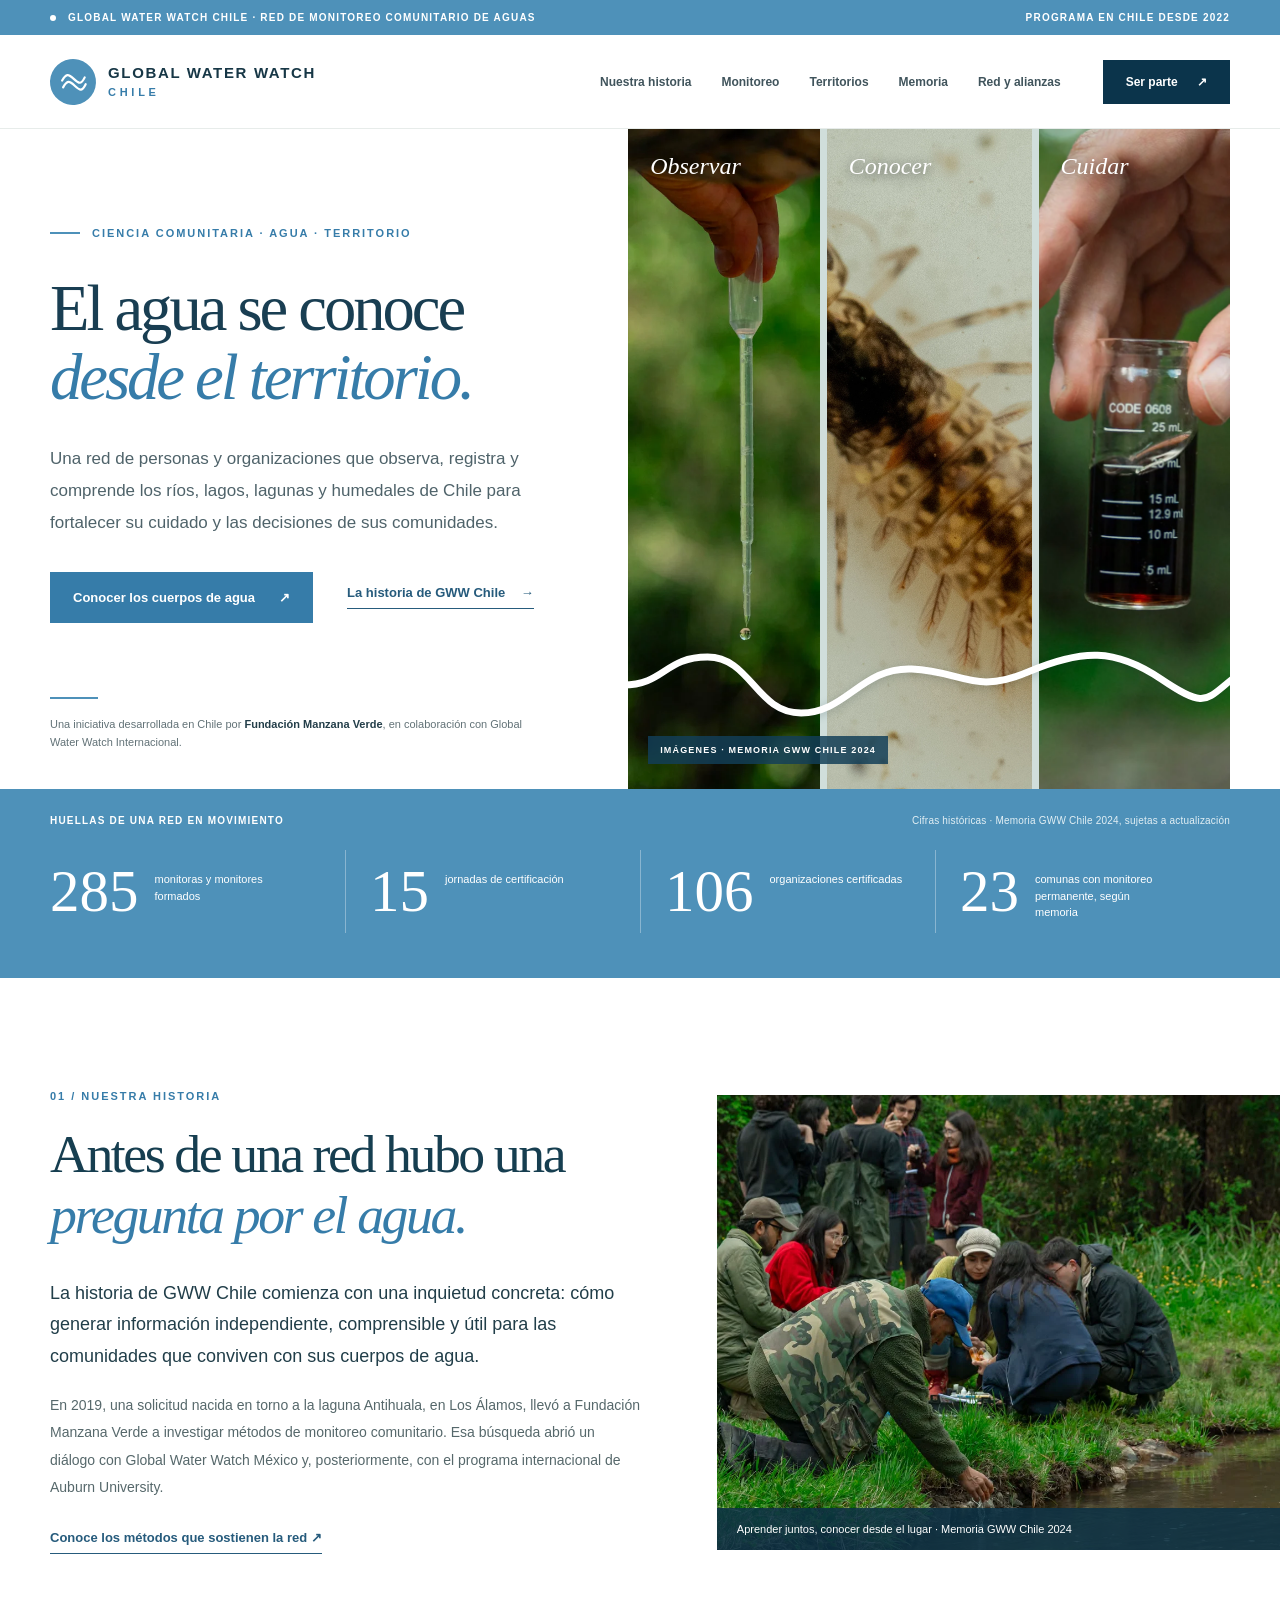
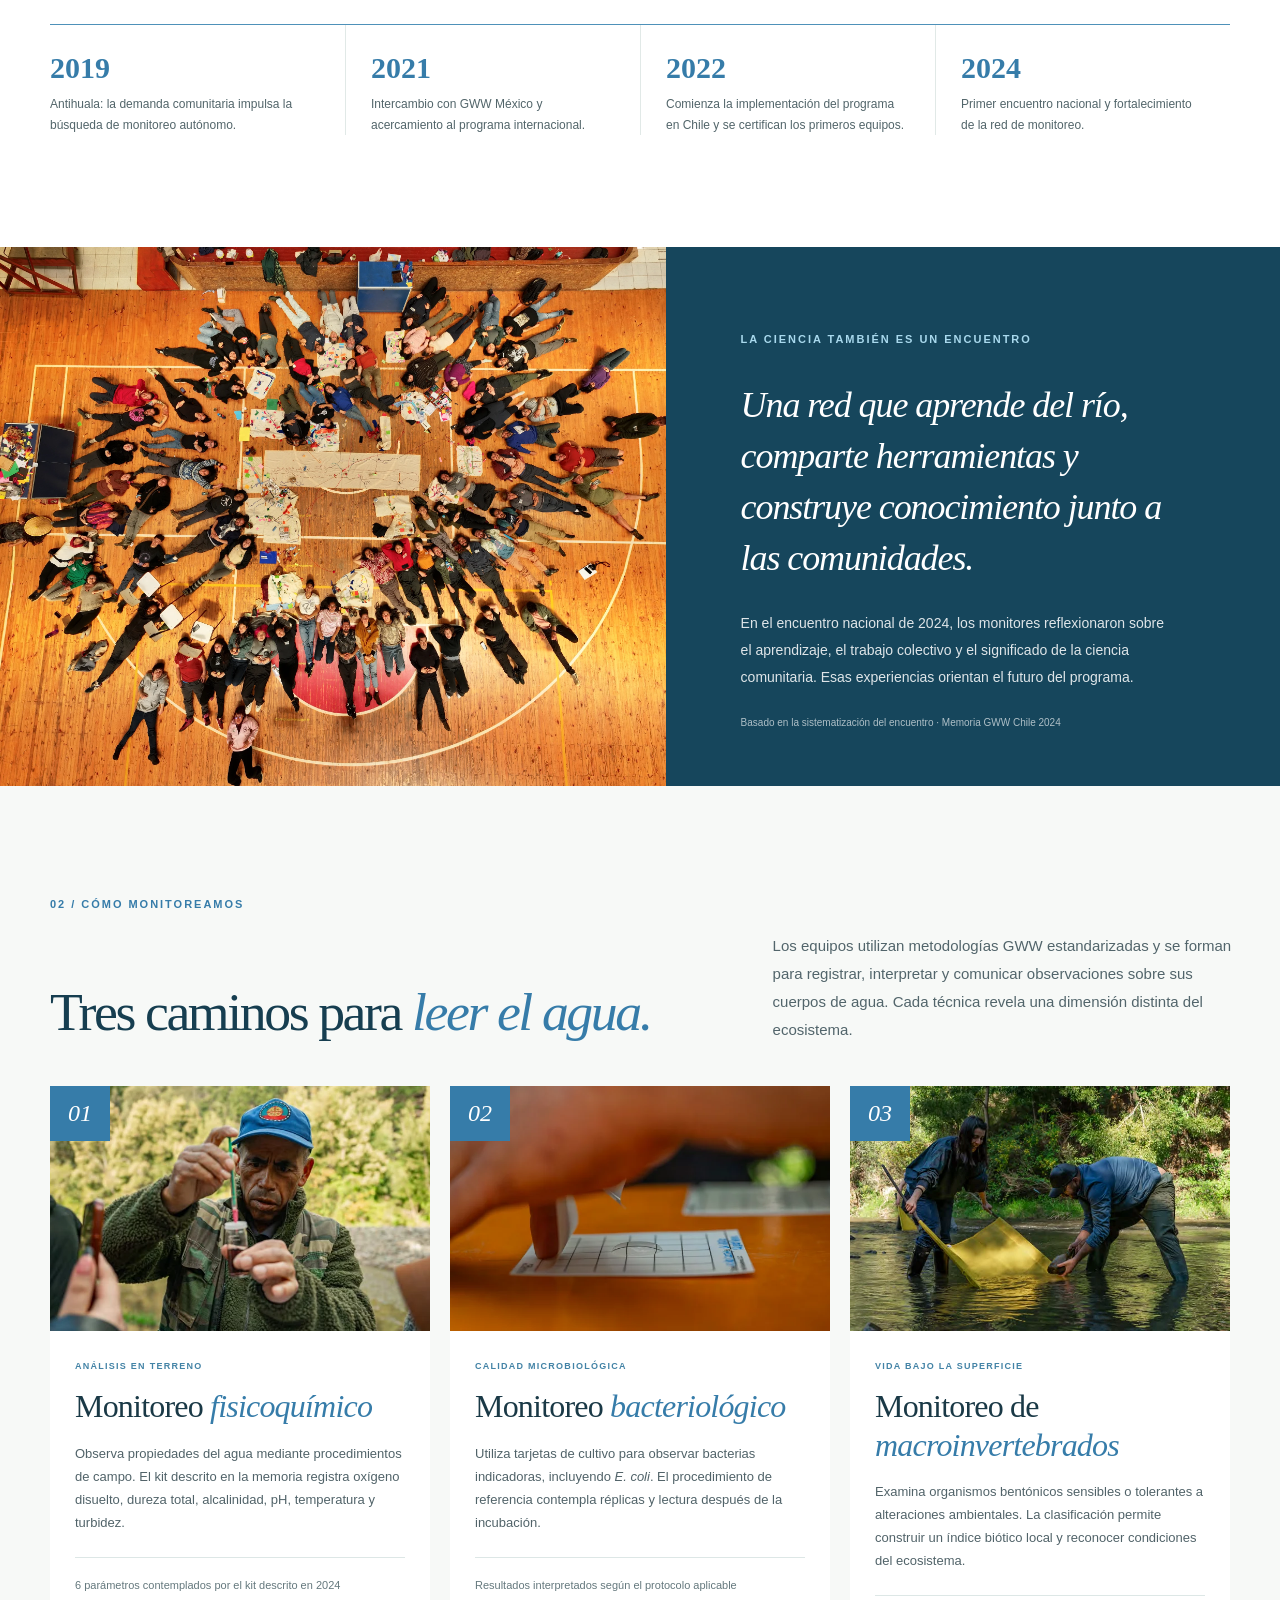
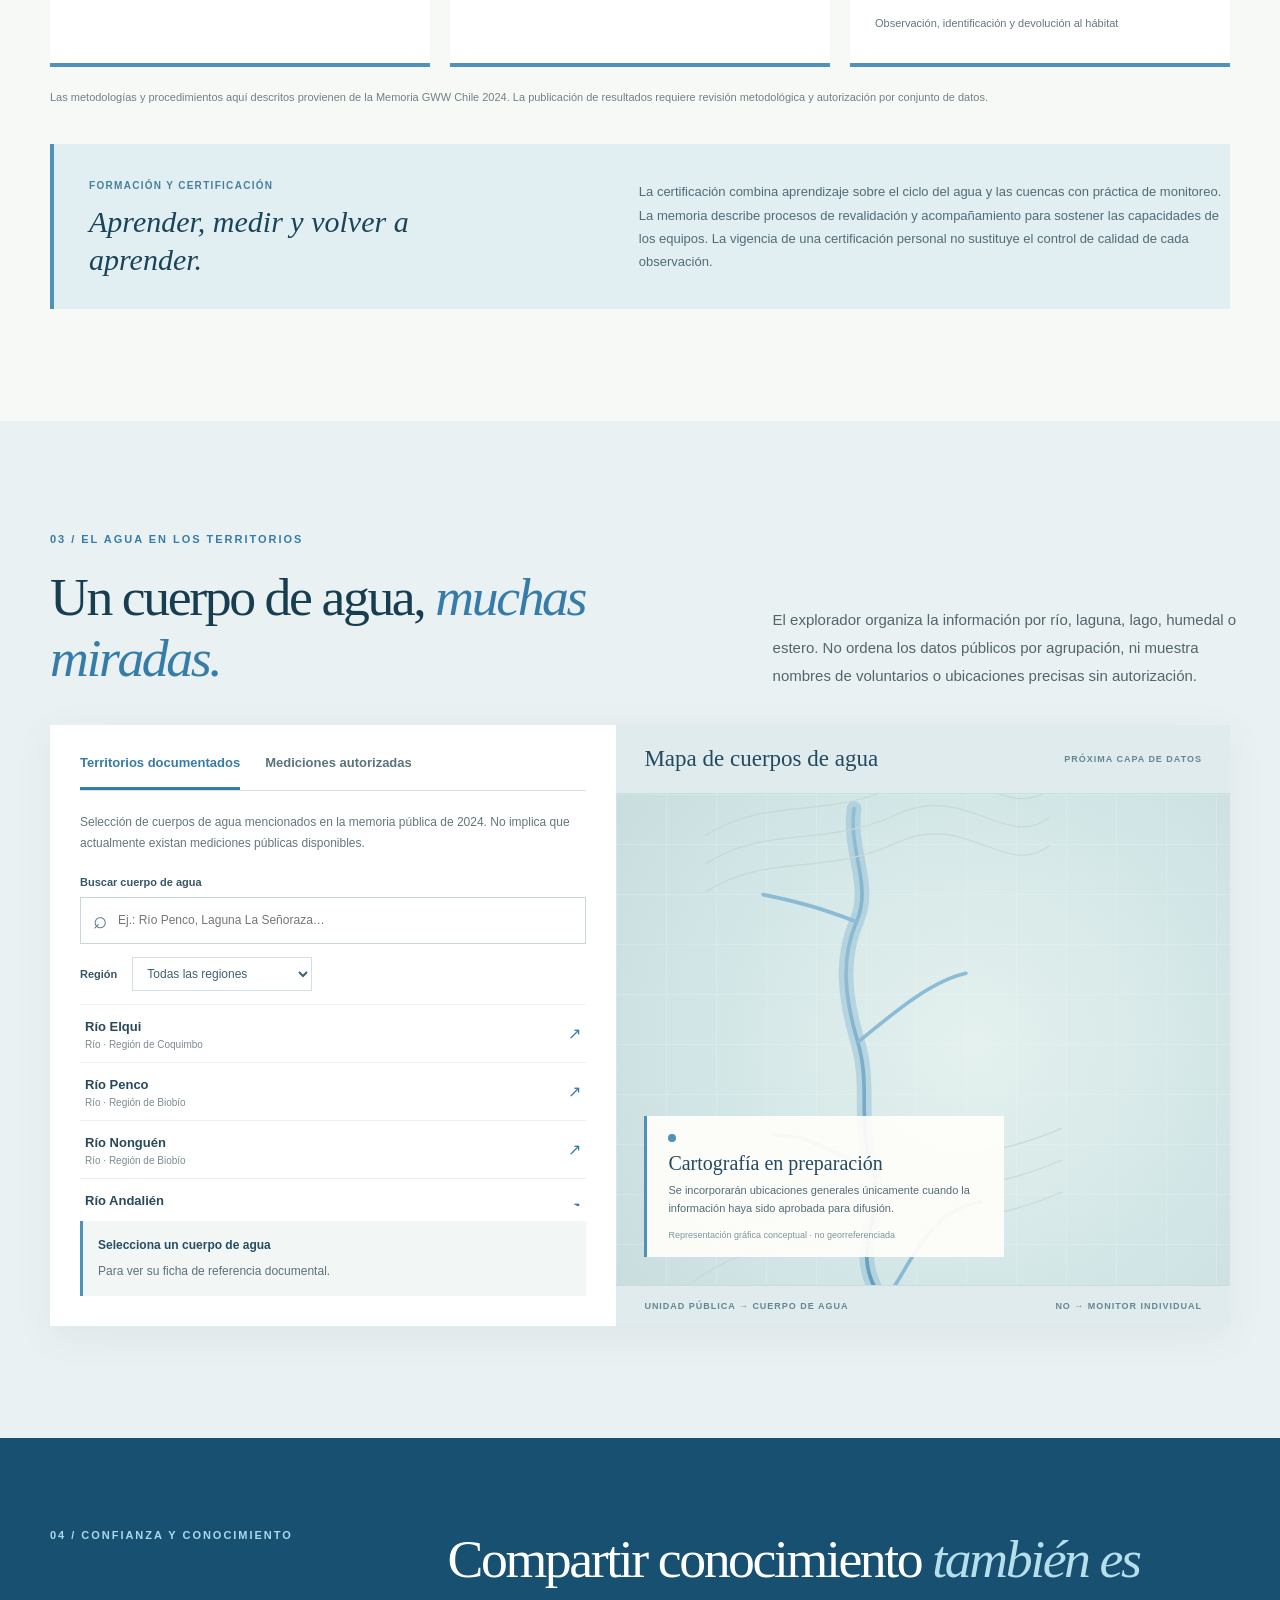
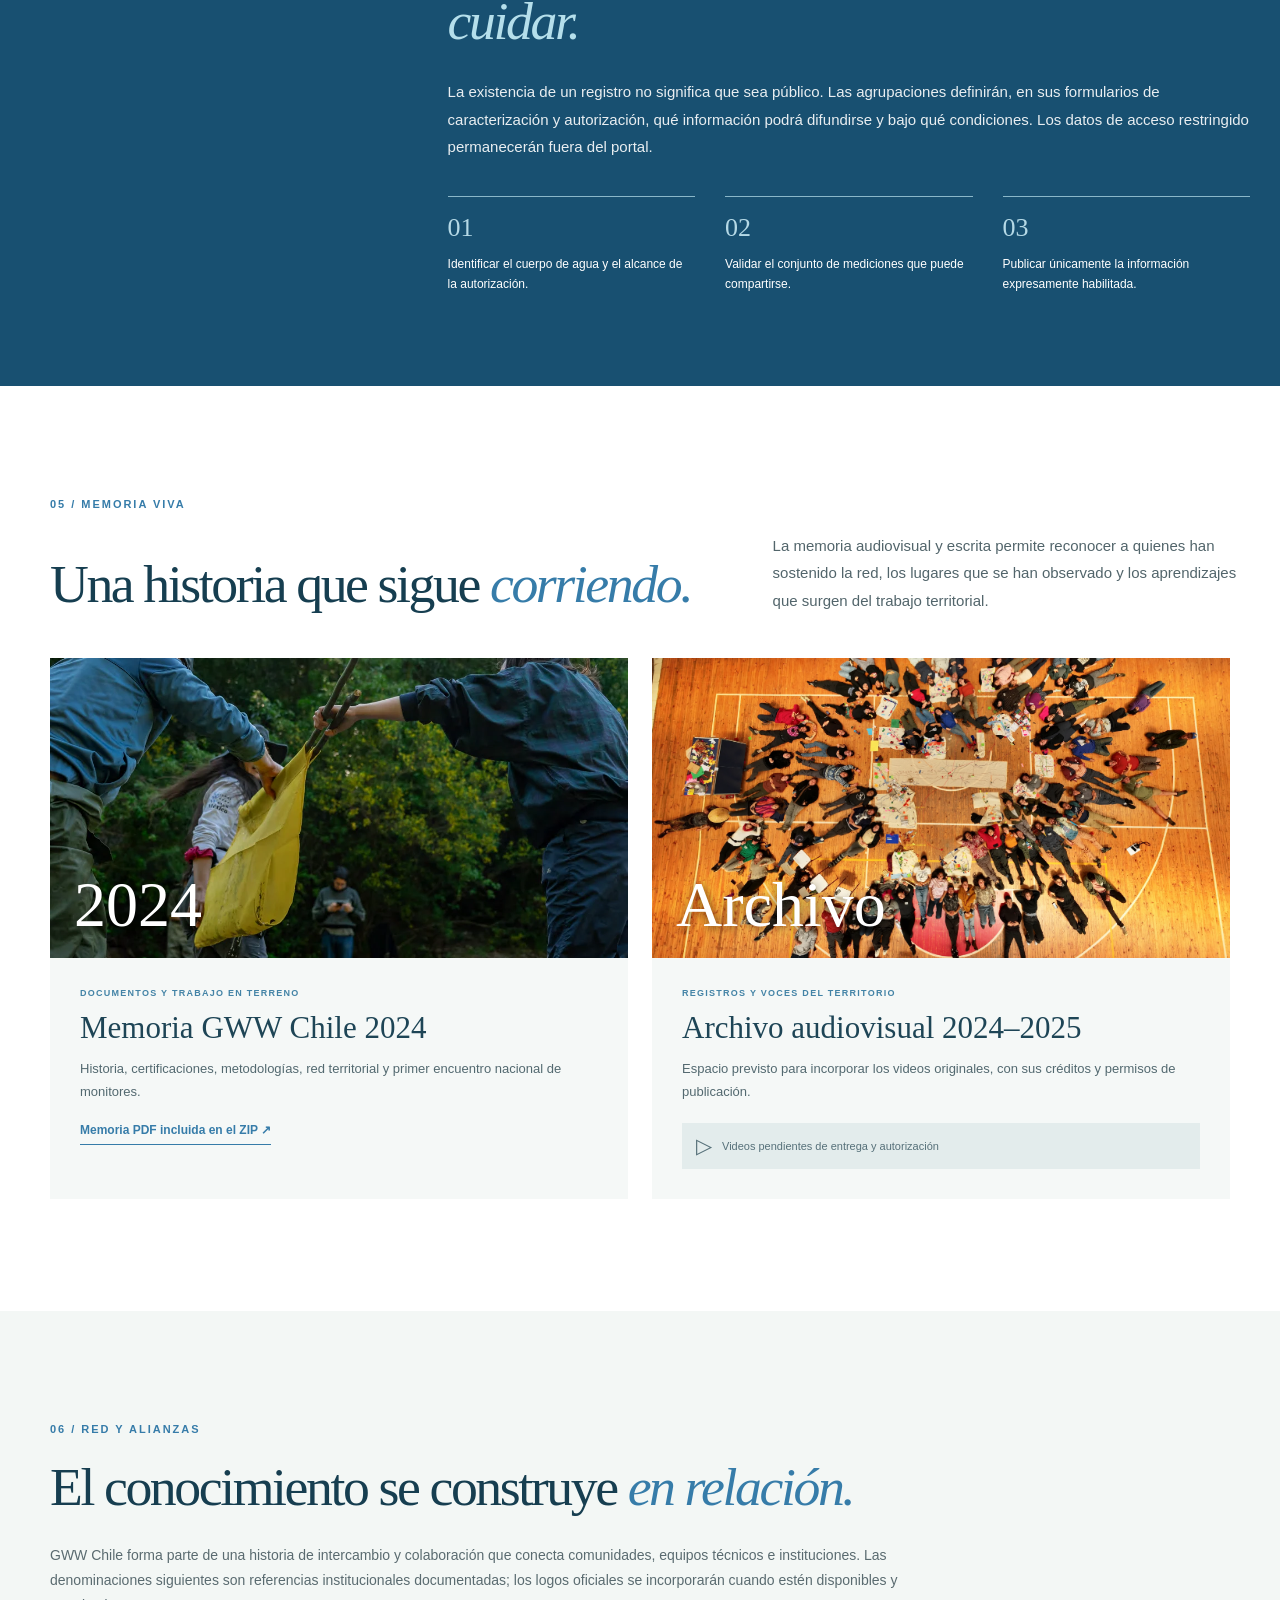
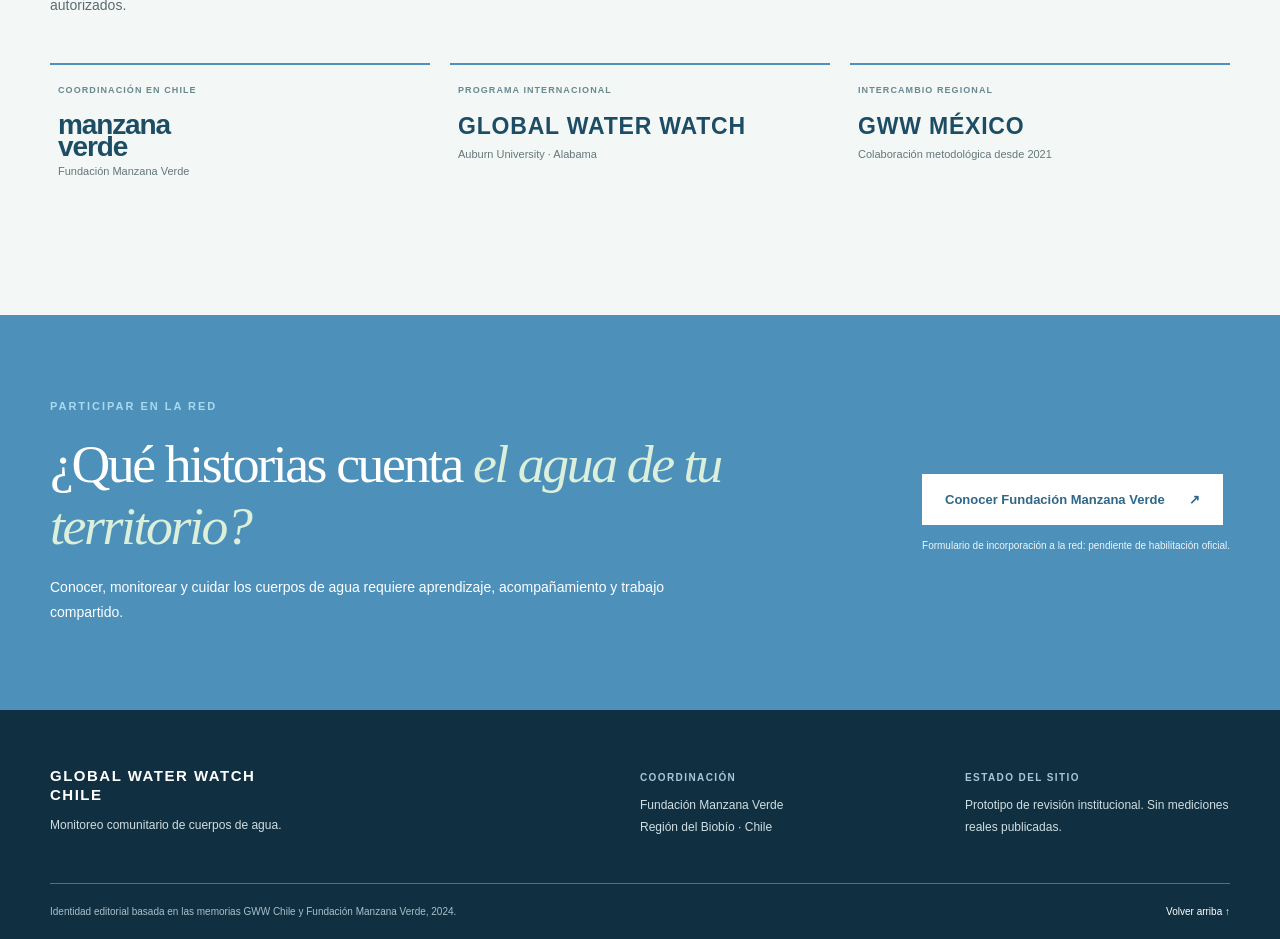
==== GWW_Chile_V2_Vista_Previa.html @ 410e647f "Add files via upload" ====
<!doctype html>
<html lang="es-CL">
<head>
  <meta charset="utf-8">
  <meta name="viewport" content="width=device-width,initial-scale=1">
  <meta name="description" content="Global Water Watch Chile: monitoreo comunitario de cuerpos de agua, ciencia participativa y conocimiento desde los territorios. Programa coordinado por Fundación Manzana Verde.">
  <meta name="theme-color" content="#488db8">
  <title>GWW Chile — Ciencia comunitaria del agua</title>
  <link rel="icon" href="[data-uri]" type="image/svg+xml">
  <style>:root{--blue:#4e91b9;--blue2:#367ca9;--navy:#0b344b;--ink:#192c31;--muted:#53666b;--line:#d7e1df;--cream:#f6f7f3;--pale:#e9f0f0;--lime:#c5d9ad;--white:#fff;--serif:Georgia,'Times New Roman',serif;--sans:'Segoe UI',Arial,Helvetica,sans-serif}*{box-sizing:border-box}html{scroll-behavior:smooth}body{margin:0;color:var(--ink);background:#fff;font-family:var(--sans);-webkit-font-smoothing:antialiased}img{max-width:100%;display:block}a{text-decoration:none;color:inherit}button,input,select{font:inherit}button{cursor:pointer}a:focus-visible,button:focus-visible,input:focus-visible,select:focus-visible{outline:3px solid #edb75e;outline-offset:3px}h1,h2,h3,p,blockquote,figure{margin:0}h1,h2,h3{font-weight:500}.layout{width:min(1360px,calc(100% - 100px));margin:auto}.skip{position:absolute;top:-50px;left:12px;z-index:100;background:#fff;padding:12px}.skip:focus{top:10px}.topline{background:var(--blue);color:white;font-size:10px;letter-spacing:.12em;text-transform:uppercase;font-weight:700}.topflex{height:35px;display:flex;align-items:center;justify-content:space-between;gap:15px}.topdot{width:6px;height:6px;border-radius:50%;display:inline-block;background:white;margin-right:8px}.site-head{background:#fff;border-bottom:1px solid #e7ecea;position:sticky;top:0;z-index:40}.head-inner{min-height:93px;display:flex;align-items:center;gap:42px}.wordmark{display:flex;align-items:center;gap:12px;min-width:265px}.wordmark-symbol{background:var(--blue);color:white;width:46px;height:46px;display:flex;align-items:center;justify-content:center;border-radius:50%;transform:rotate(-8deg)}.wordmark-symbol svg{width:29px}.wordmark-stack{display:flex;flex-direction:column;font-size:15px;line-height:1.1;letter-spacing:.11em;font-weight:900;color:#173746}.wordmark-stack small{margin-top:5px;font-size:11px;letter-spacing:.34em;color:var(--blue2)}.nav{display:flex;align-items:center;gap:30px;margin-left:auto;white-space:nowrap}.nav a{font-size:12px;font-weight:700;color:#40545c}.nav a:hover,.text-link:hover{color:var(--blue2)}.header-access{background:var(--navy);color:white;padding:15px 23px;font-size:12px;font-weight:800;white-space:nowrap}.header-access span{margin-left:16px}.menu-toggle{display:none;background:none;border:0;cursor:pointer}.hero{overflow:hidden}.hero-layout{display:grid;grid-template-columns:49% 51%;min-height:660px}.hero-copy{padding:98px 68px 38px 0;display:flex;flex-direction:column;align-items:flex-start}.eyebrow,.section-tag{letter-spacing:.18em;font-size:11px;font-weight:900;color:var(--blue2)}.eyebrow{display:flex;align-items:center;gap:12px}.eyebrow-line{height:2px;width:30px;background:var(--blue)}h1{font-family:var(--serif);font-size:clamp(46px,5.05vw,84px);line-height:1.075;letter-spacing:-.047em;color:#193e52;margin-top:35px;max-width:650px}h1 em,h2 em,h3 em{font-weight:400;color:var(--blue2);font-style:italic}.hero-intro{font-size:17px;line-height:1.88;color:#4f636a;max-width:565px;margin:30px 0 33px}.hero-actions{display:flex;align-items:center;gap:34px;flex-wrap:wrap}.btn{padding:18px 23px;display:inline-flex;align-items:center;gap:24px;font-size:13px;font-weight:800;transition:transform .2s}.btn:hover{transform:translateY(-2px)}.btn-blue{background:var(--blue2);color:white}.link-arrow,.text-link{border-bottom:1px solid currentColor;padding-bottom:8px;font-size:13px;font-weight:800;color:#265b7c}.link-arrow span{margin-left:12px}.hero-credit{font-size:11px;color:#627277;line-height:1.65;margin-top:auto;padding-top:28px;max-width:490px}.hero-credit strong{color:#233e49}.credit-rule{display:block;width:48px;height:2px;background:var(--blue);margin-bottom:16px}.hero-art{height:660px;position:relative;display:grid;grid-template-columns:1fr 1.07fr 1fr;gap:7px;overflow:hidden;background:#d0dedb}.hero-photo{position:relative;overflow:hidden}.hero-photo img{width:100%;height:100%;object-fit:cover}.hero-photo:nth-child(2) img{object-position:center}.hero-photo:nth-child(3) img{object-position:75% center}.hero-photo figcaption{position:absolute;top:24px;left:22px;font-family:var(--serif);font-style:italic;font-size:24px;color:white;text-shadow:0 2px 12px #000a}.waterline{position:absolute;left:-5px;right:0;bottom:72px;width:calc(100% + 10px);height:75px;filter:drop-shadow(0 2px 4px #08262e33)}.photo-source{position:absolute;bottom:25px;left:20px;background:#133f57d6;color:white;font-size:9px;letter-spacing:.13em;padding:9px 12px;font-weight:800}.data-band{background:var(--blue);color:white;padding:26px 0 45px}.data-head{display:flex;justify-content:space-between;gap:12px;font-size:10px;letter-spacing:.12em;font-weight:800}.data-head span:last-child{font-size:10px;font-weight:400;letter-spacing:.02em;color:#e2eff4}.numbers{display:grid;grid-template-columns:repeat(4,1fr);margin-top:24px}.number{display:flex;align-items:flex-start;gap:16px;padding:12px 24px;border-left:1px solid #ffffff55}.number:first-child{padding-left:0;border-left:none}.number strong{font-family:var(--serif);font-size:59px;font-weight:400;line-height:1}.number span{font-size:11px;line-height:1.5;max-width:135px;margin-top:9px}.section{padding:112px 0}.story-grid{display:grid;grid-template-columns:51% 49%;gap:65px;align-items:center}.section-tag{margin-bottom:22px}.section h2,.publication h2,.join h2{font-family:var(--serif);font-size:clamp(40px,4.2vw,69px);line-height:1.14;letter-spacing:-.045em;color:#163e50}.story h2{max-width:630px}.story p{font-size:14px;line-height:1.95;color:#56686b;max-width:590px;margin-top:20px}.story .lead{font-size:18px;color:#213e49;line-height:1.75;margin-top:31px}.story .text-link{display:inline-block;margin-top:29px}.story-photo{position:relative;height:455px}.story-photo img{width:100%;height:100%;object-fit:cover}.story-caption{position:absolute;bottom:0;left:0;right:0;background:#0c3145db;color:white;padding:15px 20px;font-size:11px}.timeline{margin-top:70px;border-top:1px solid var(--blue);display:grid;grid-template-columns:repeat(4,1fr)}.timeline>div{padding:26px 25px 0;border-left:1px solid #e1e9e7}.timeline>div:first-child{border:0;padding-left:0}.timeline b{font-family:var(--serif);font-size:30px;color:var(--blue2)}.timeline p{font-size:12px;line-height:1.7;margin-top:9px;color:#52656a}.quote-photo{display:grid;grid-template-columns:52% 48%;min-height:510px;background:#16465c;color:white}.quote-image{background-image:url('[data-uri]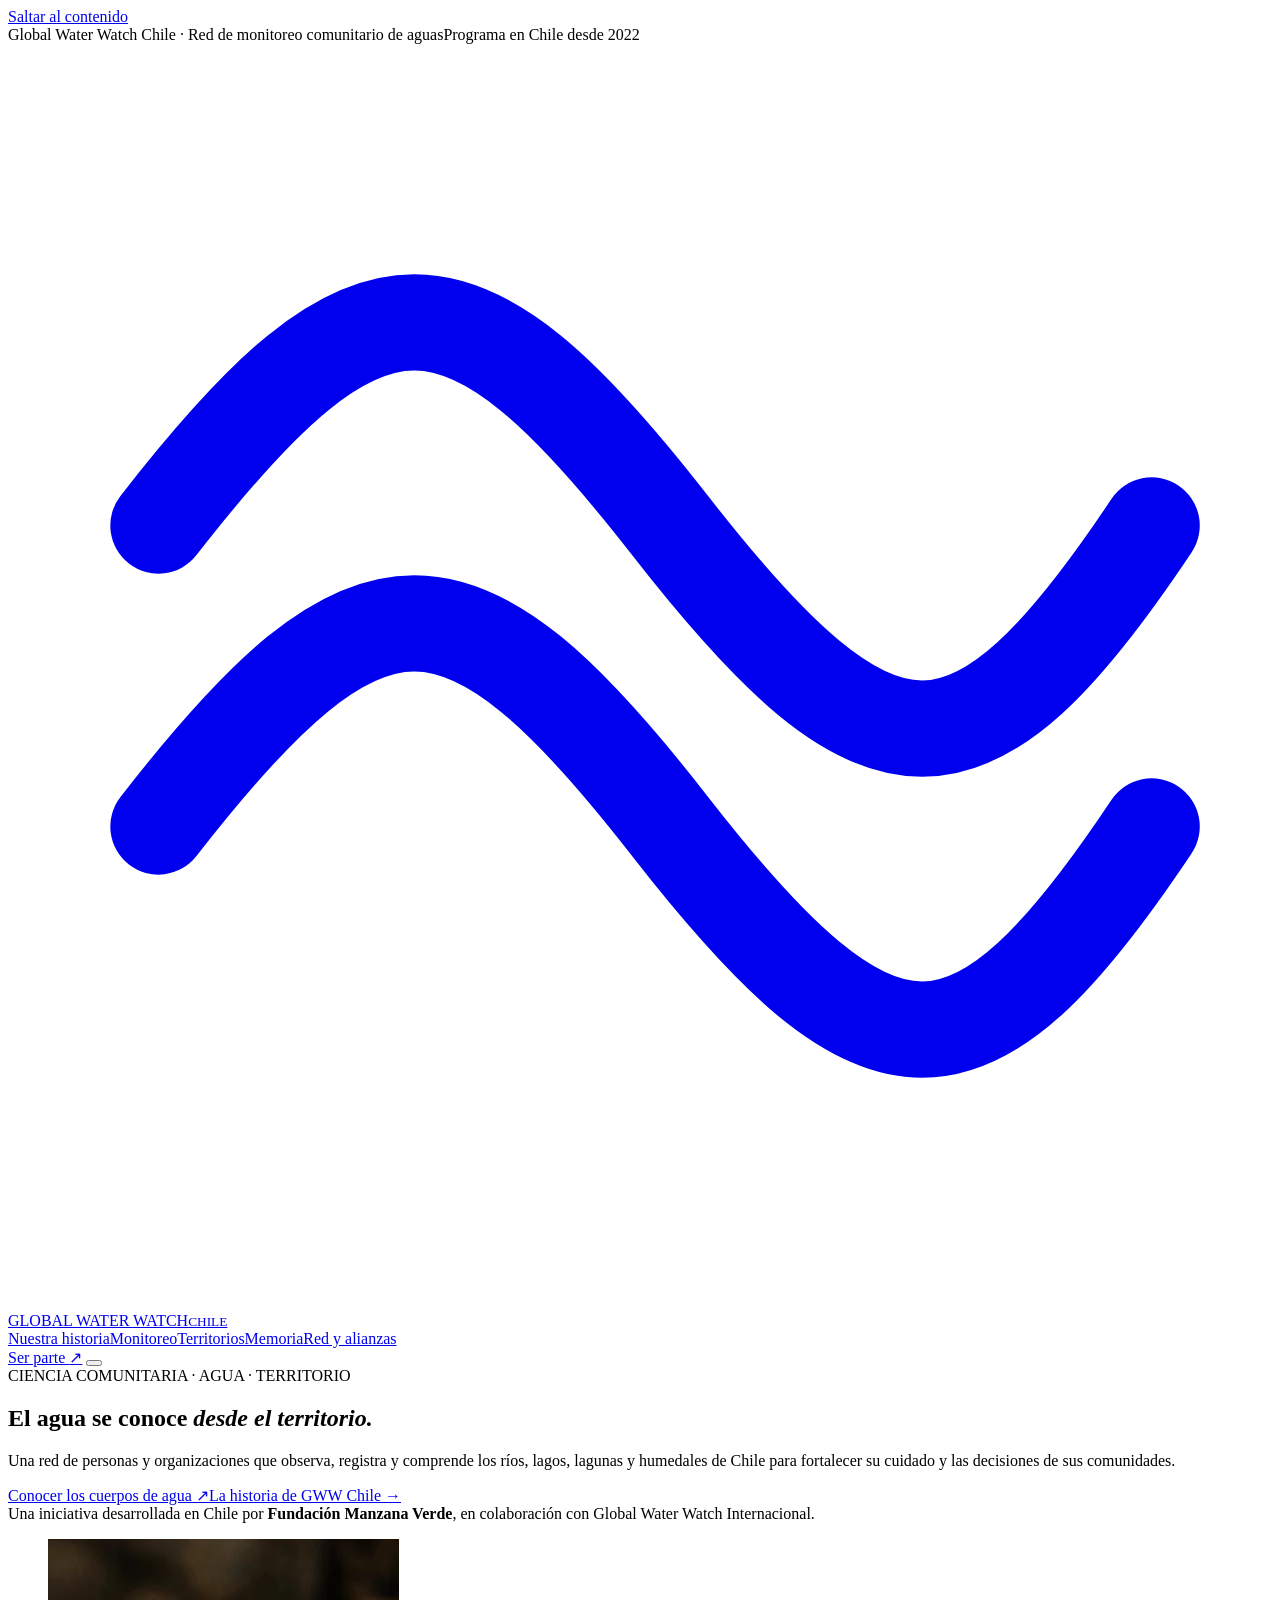
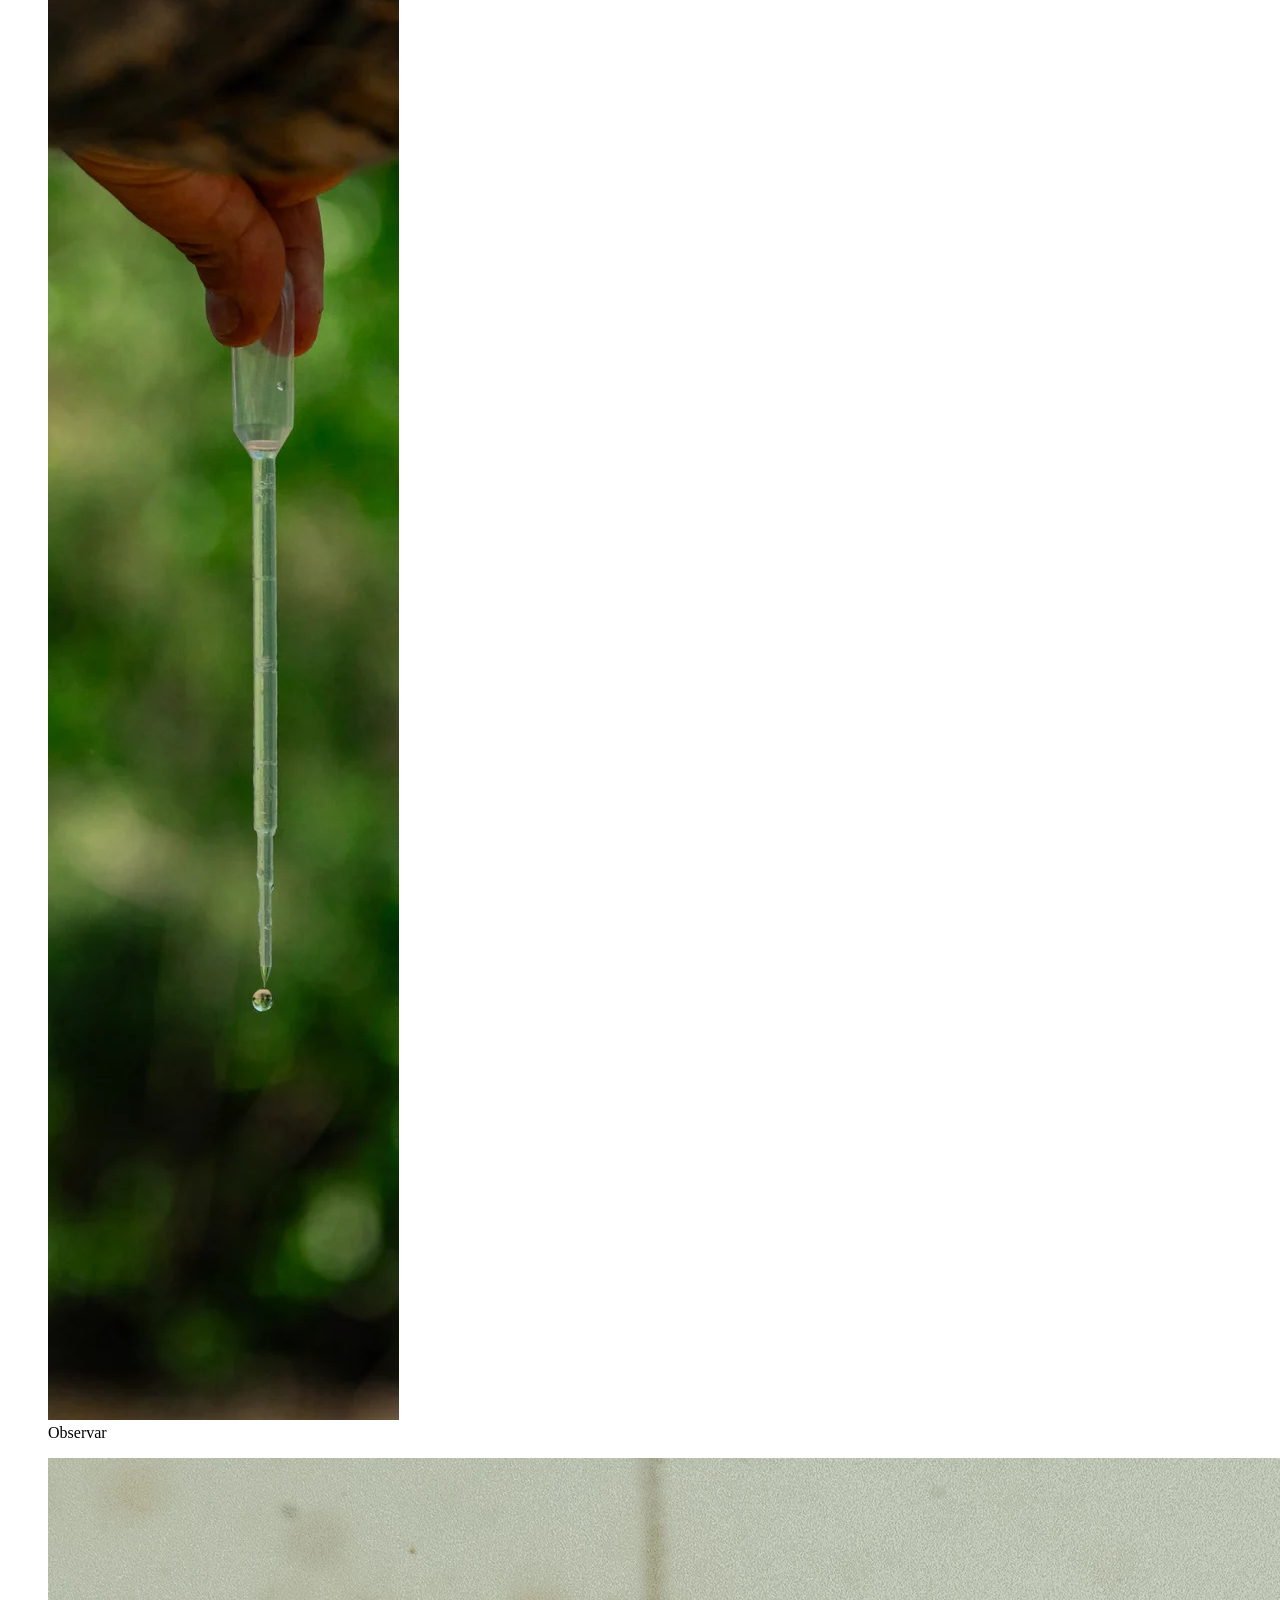
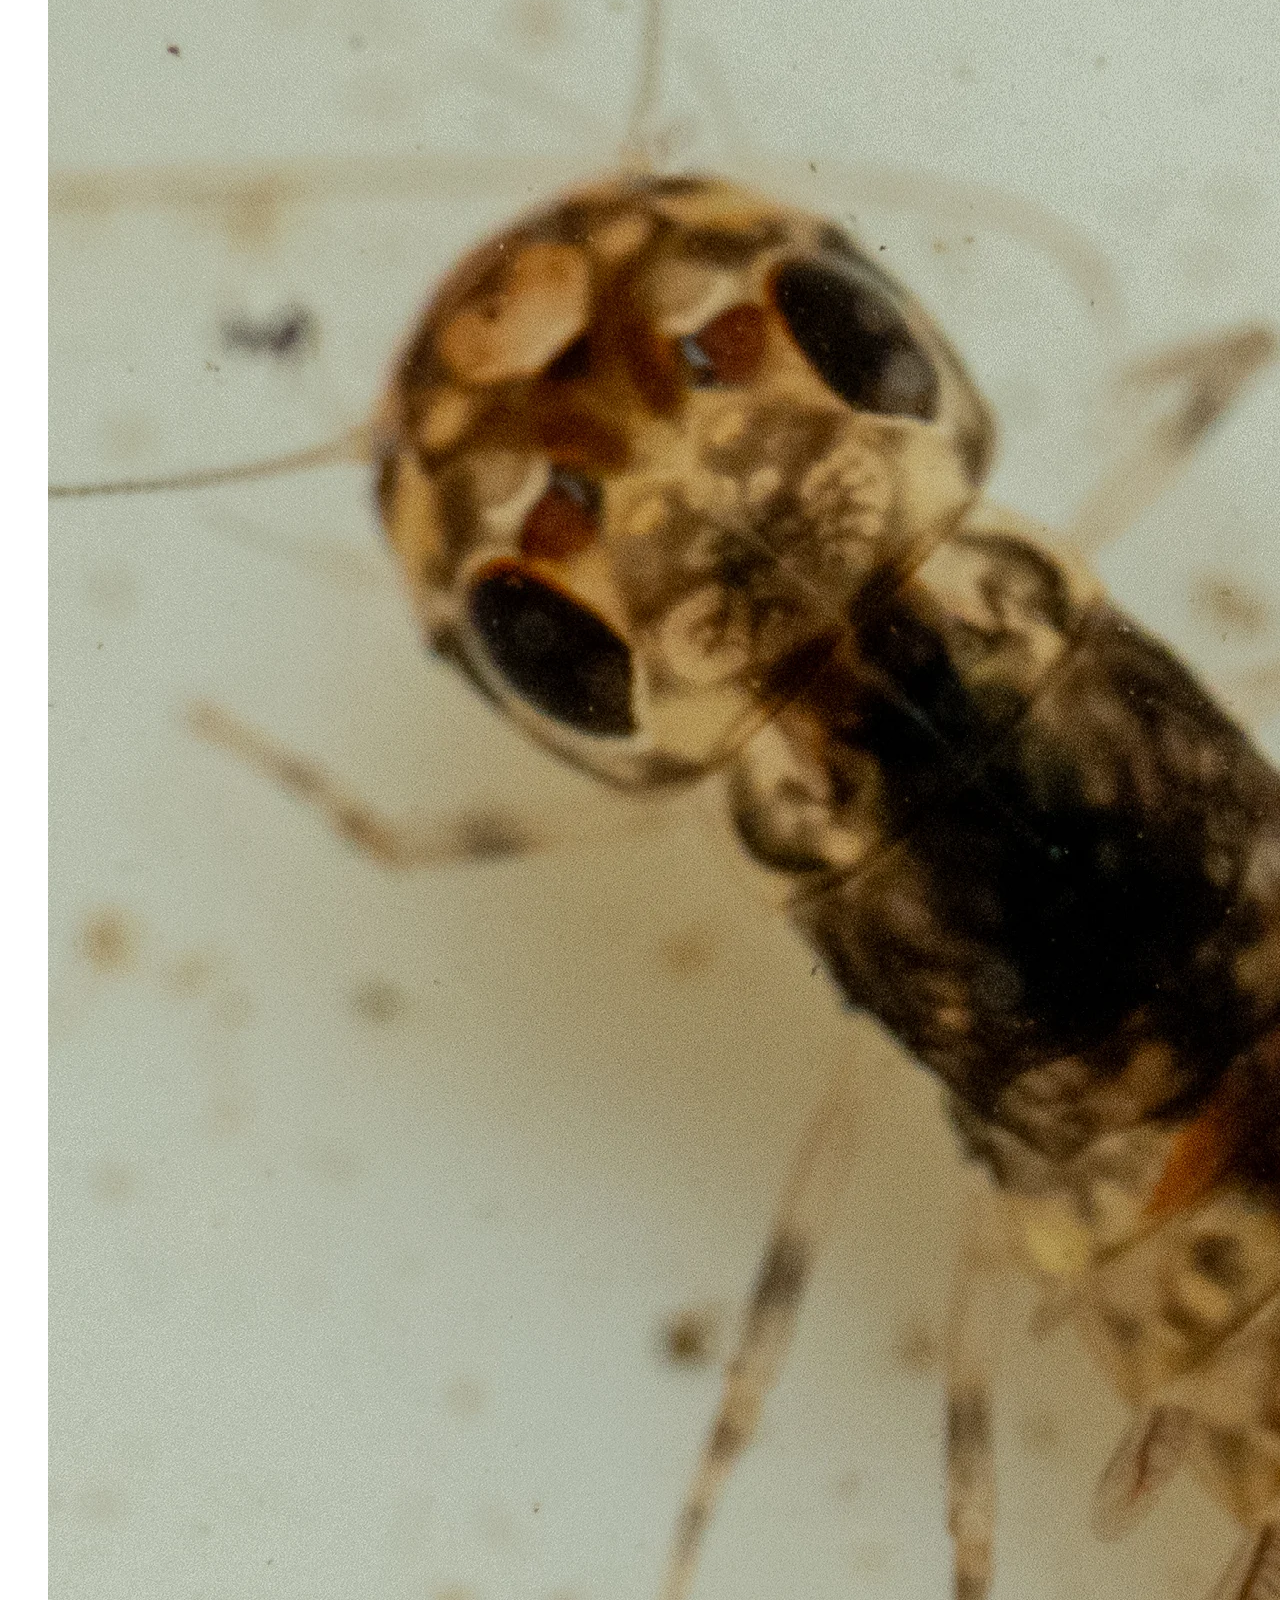
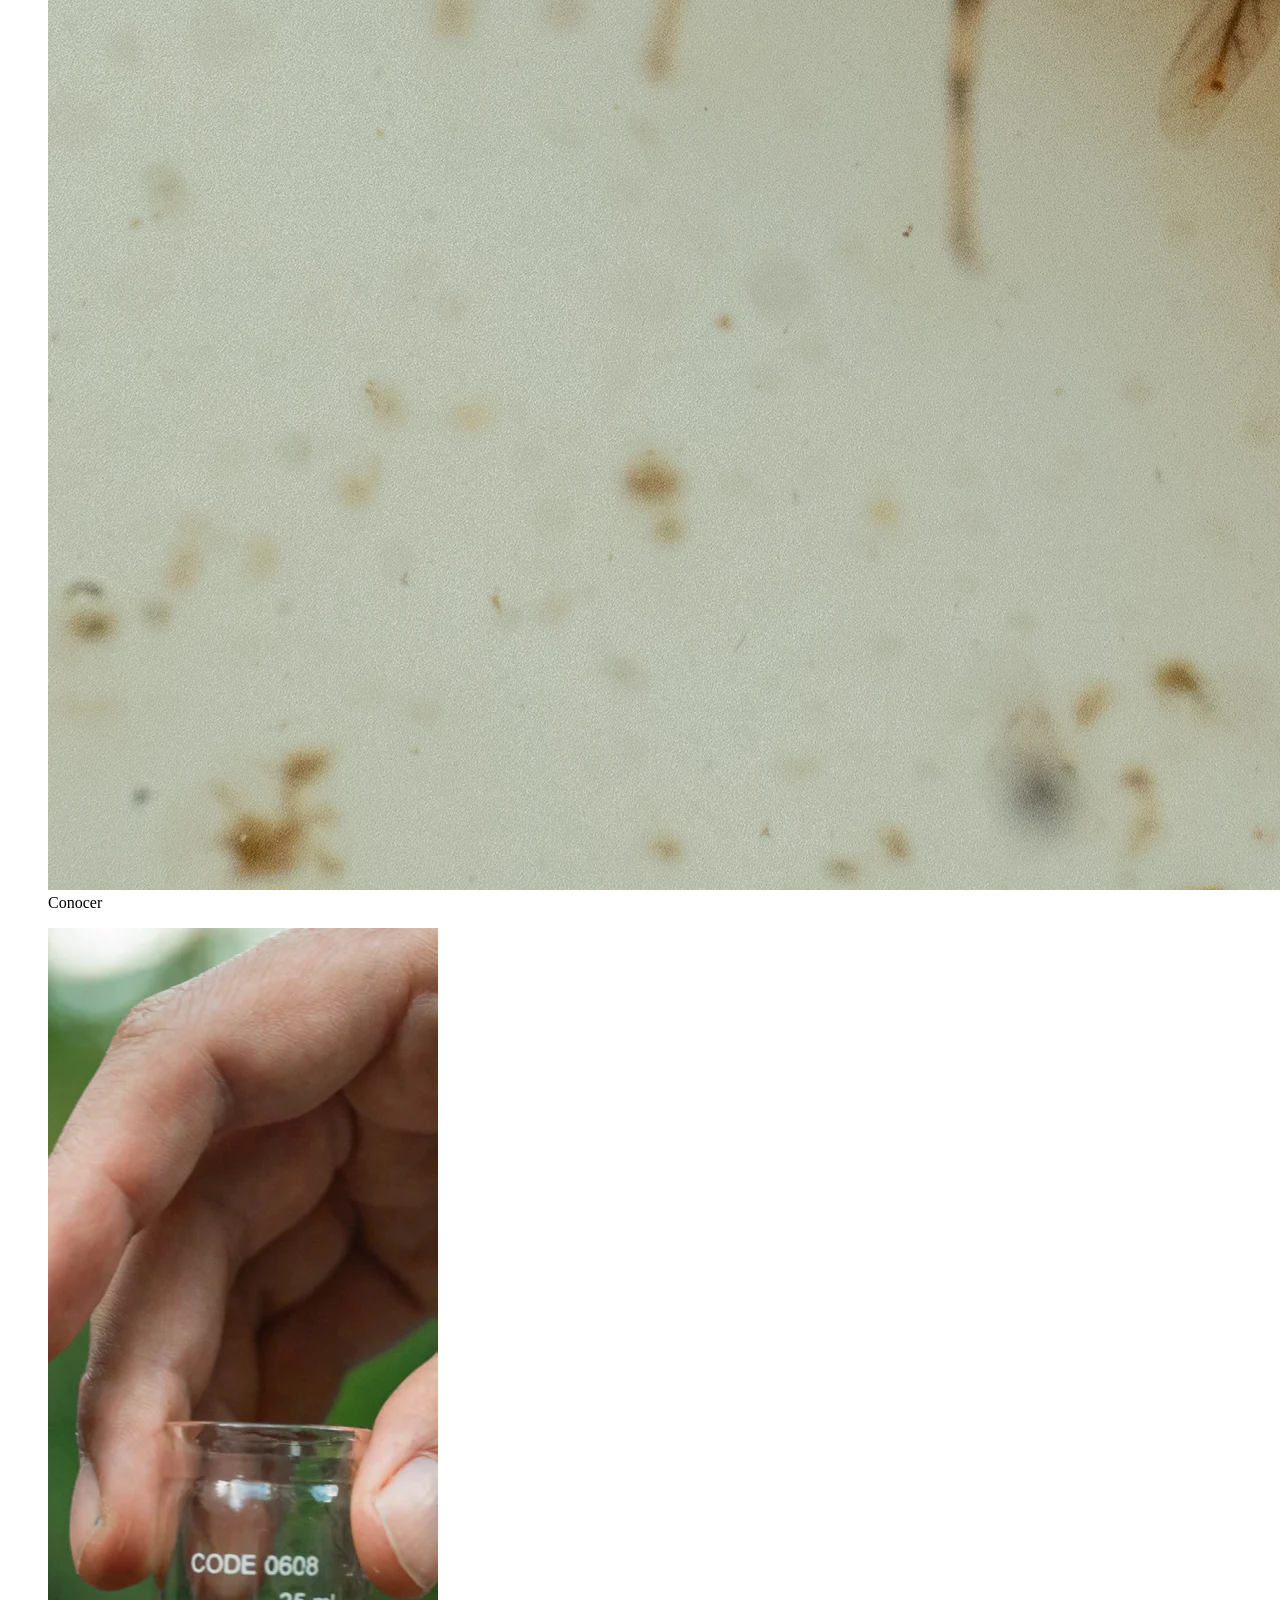
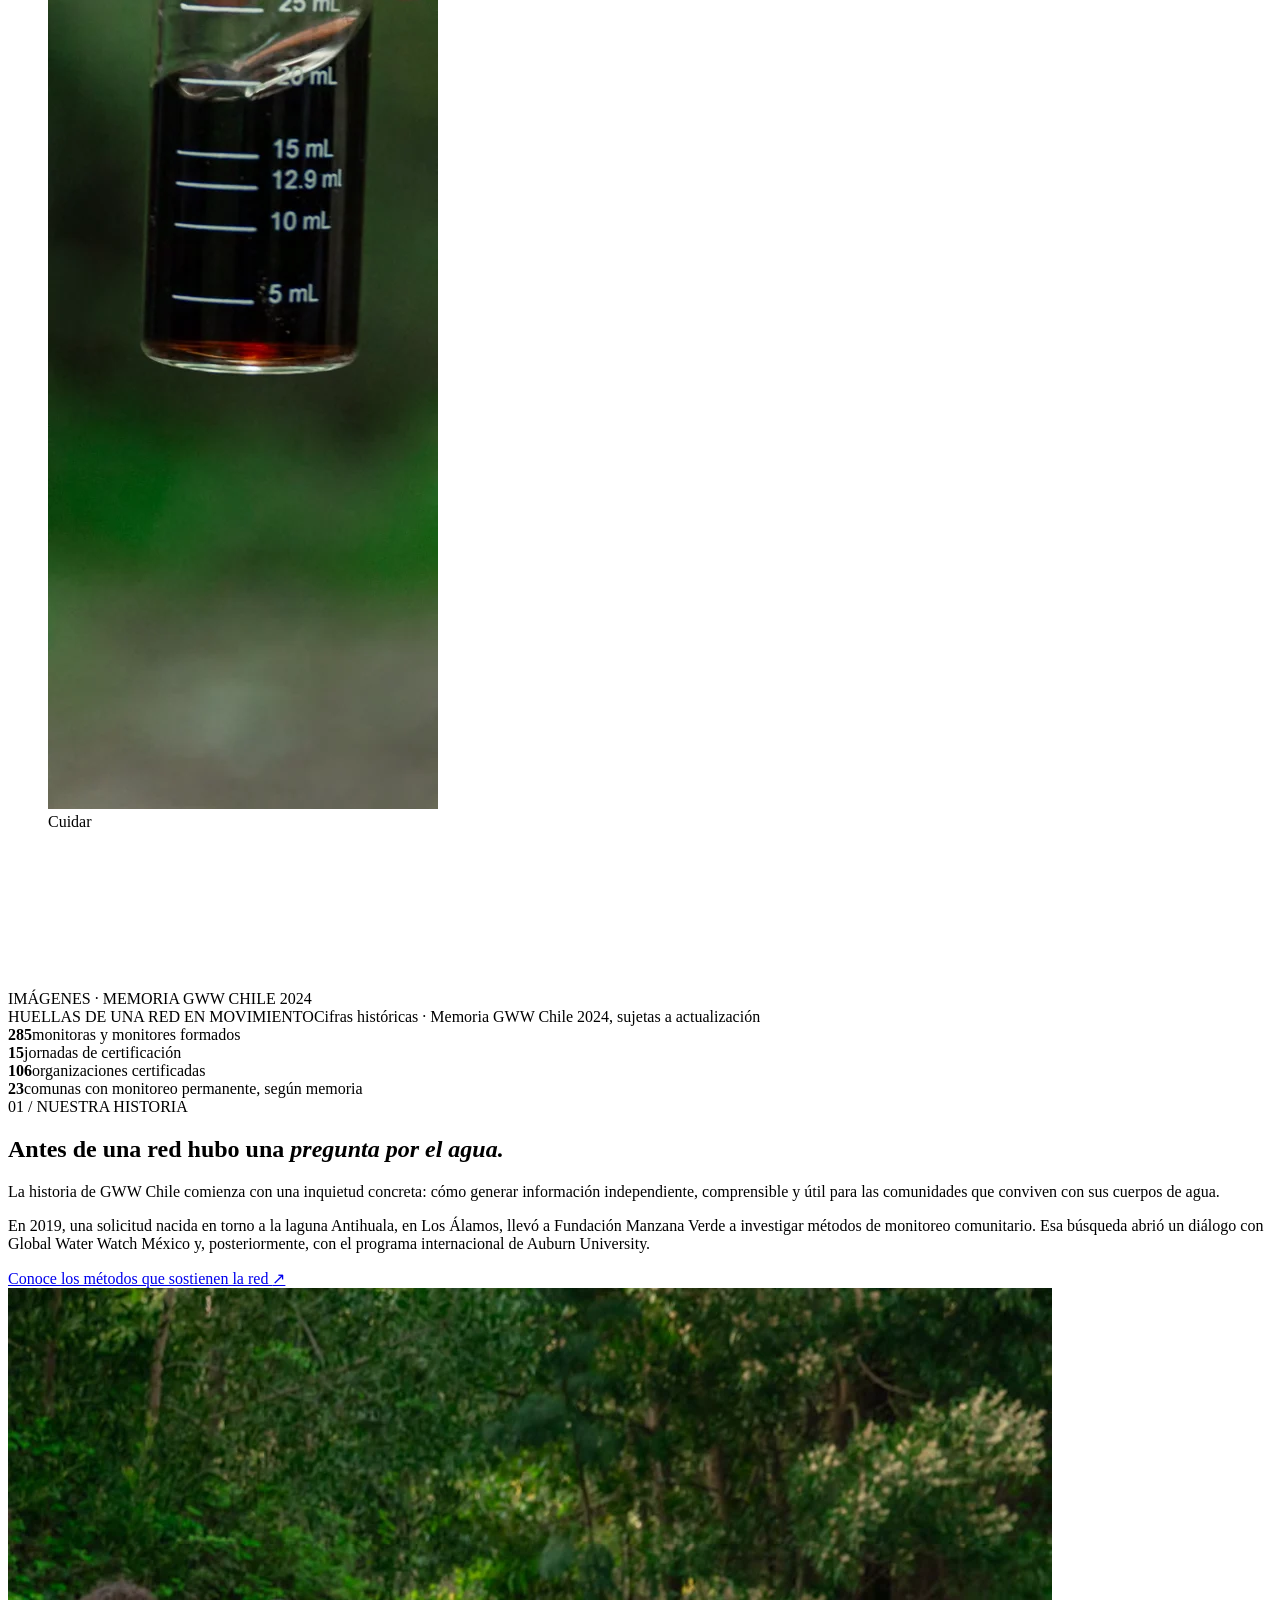
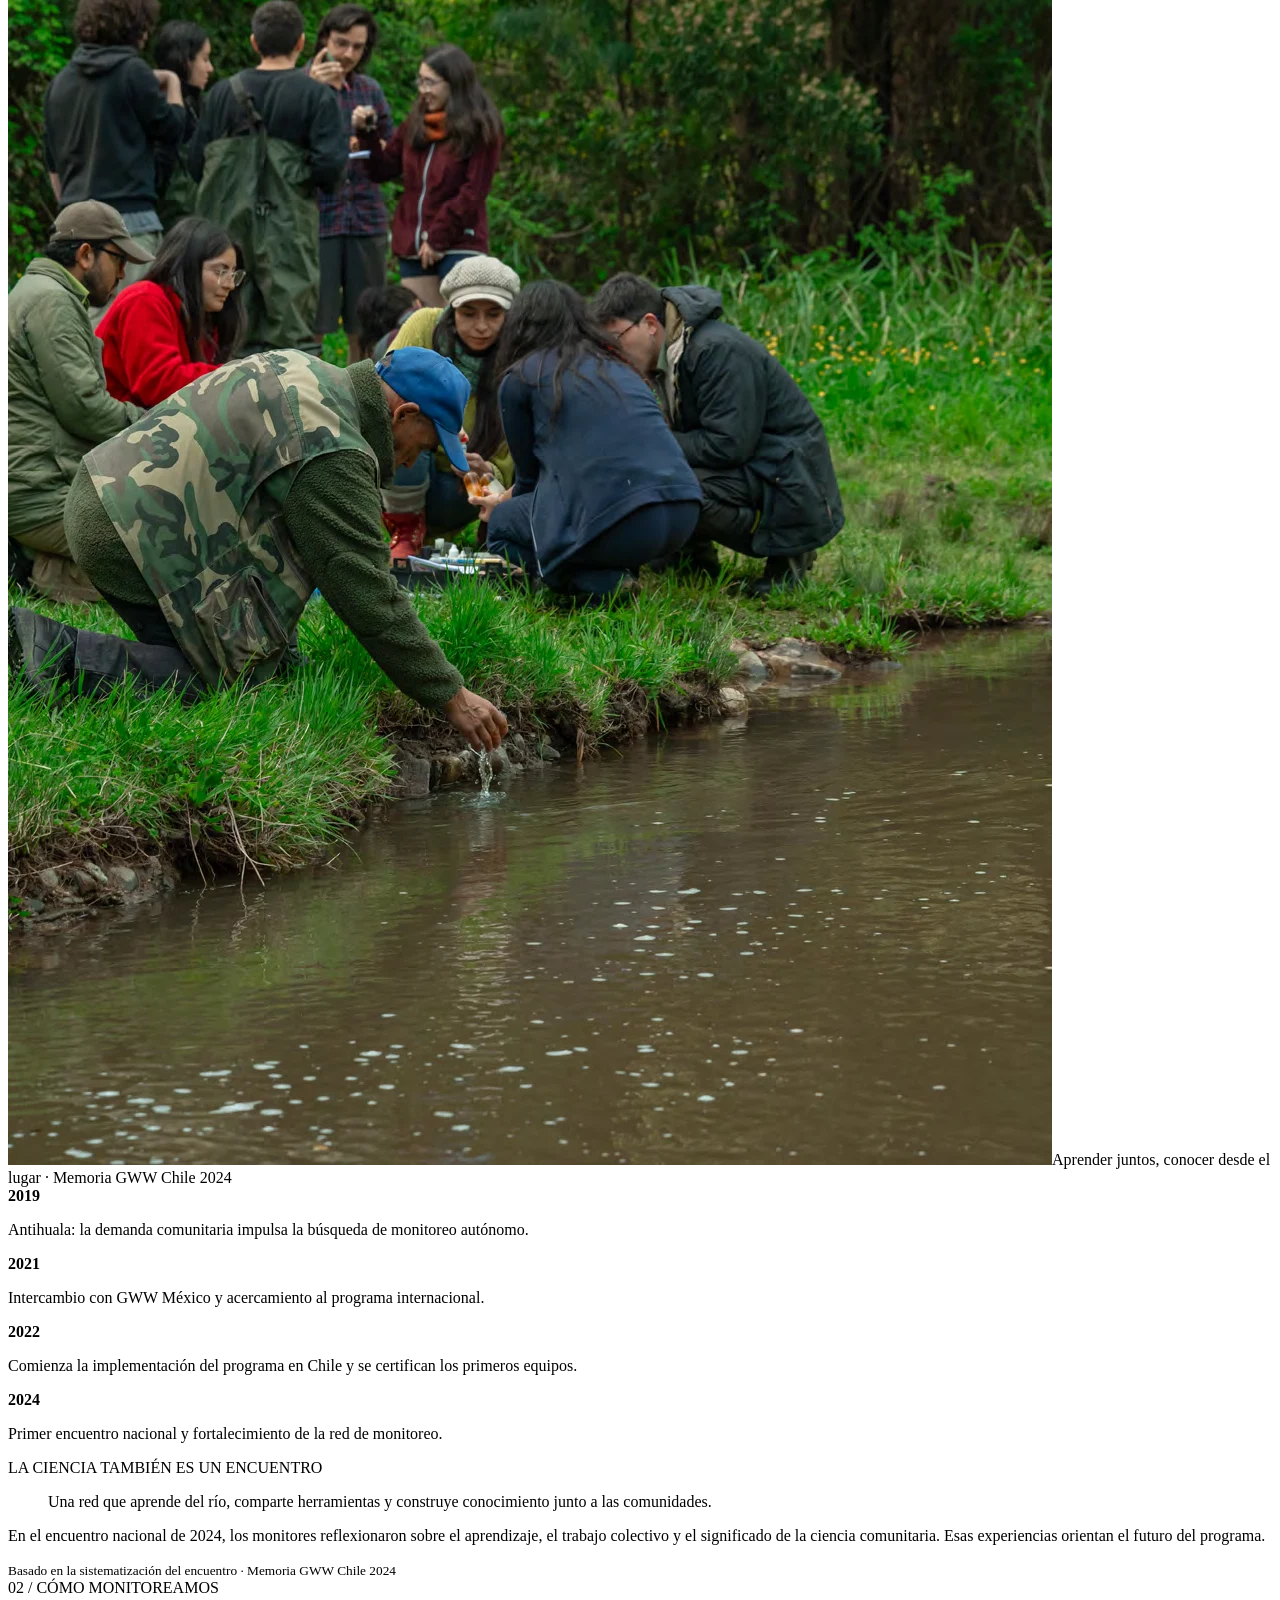
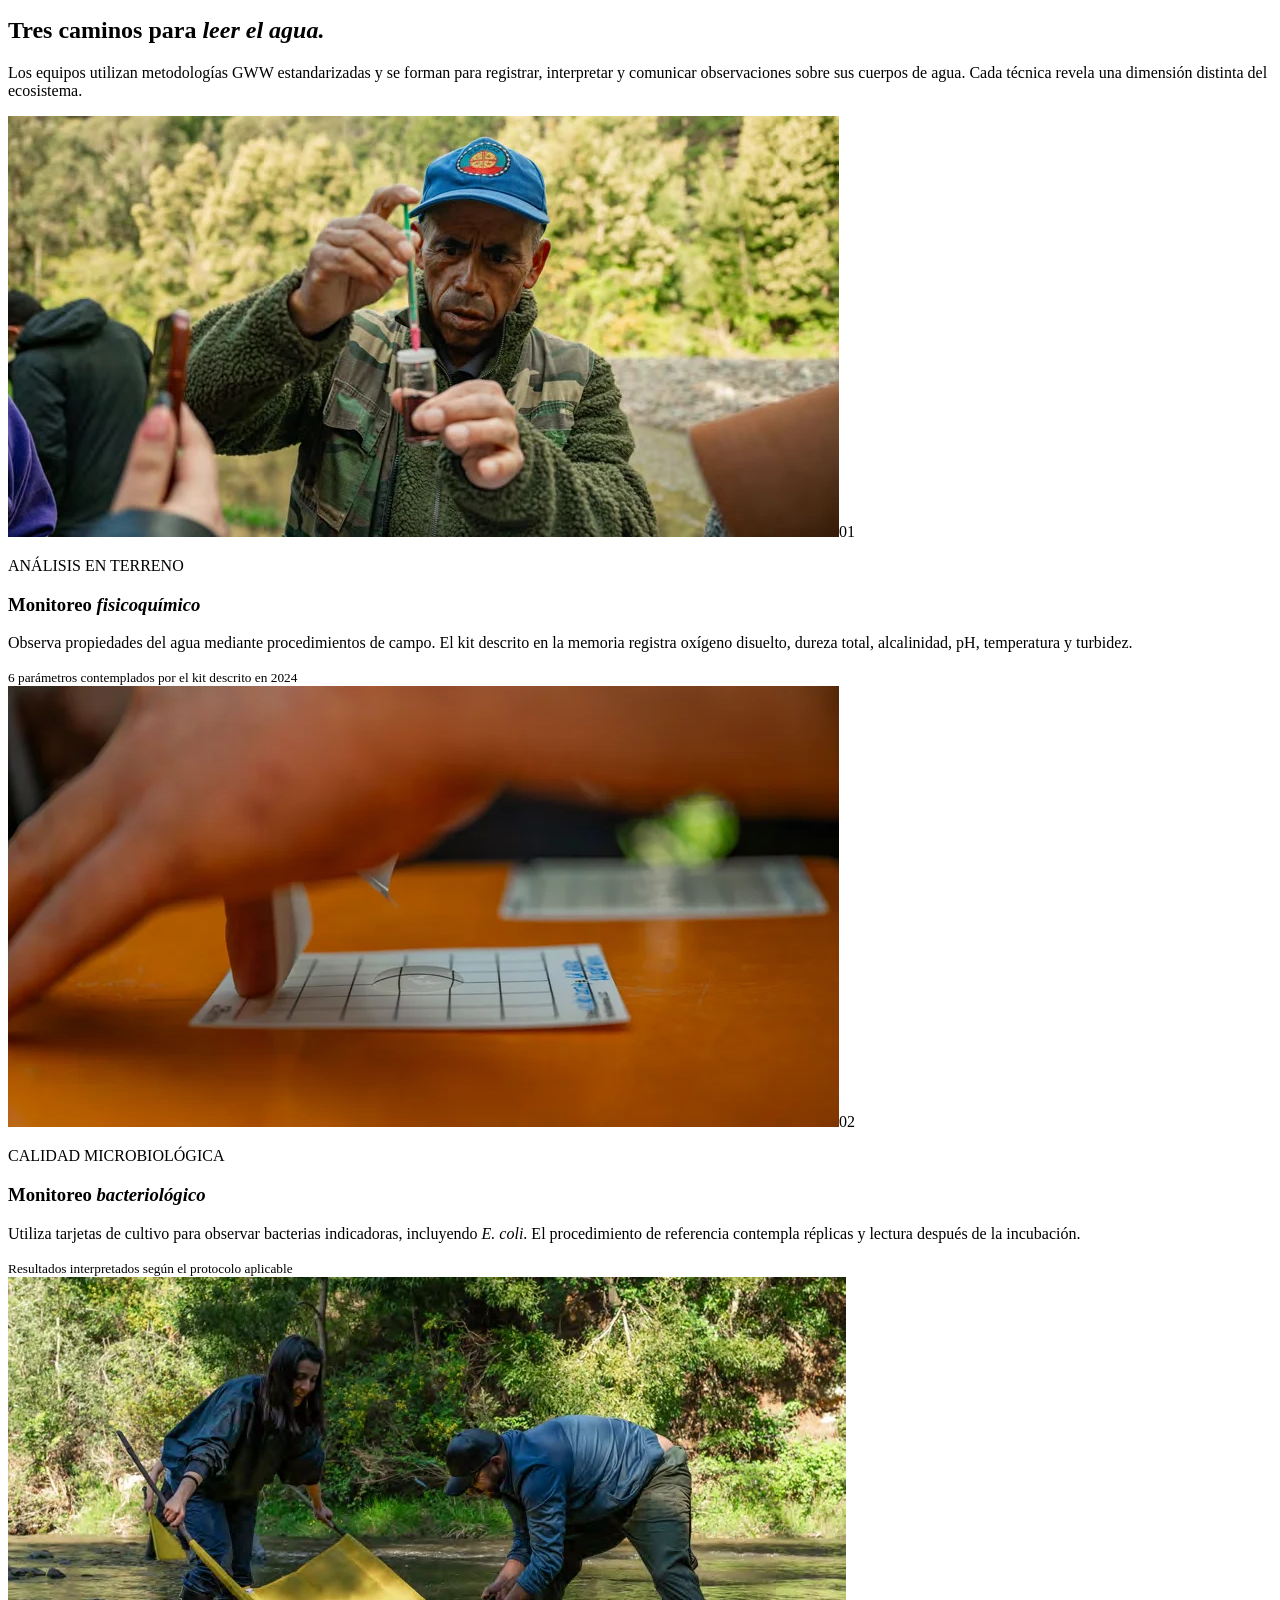
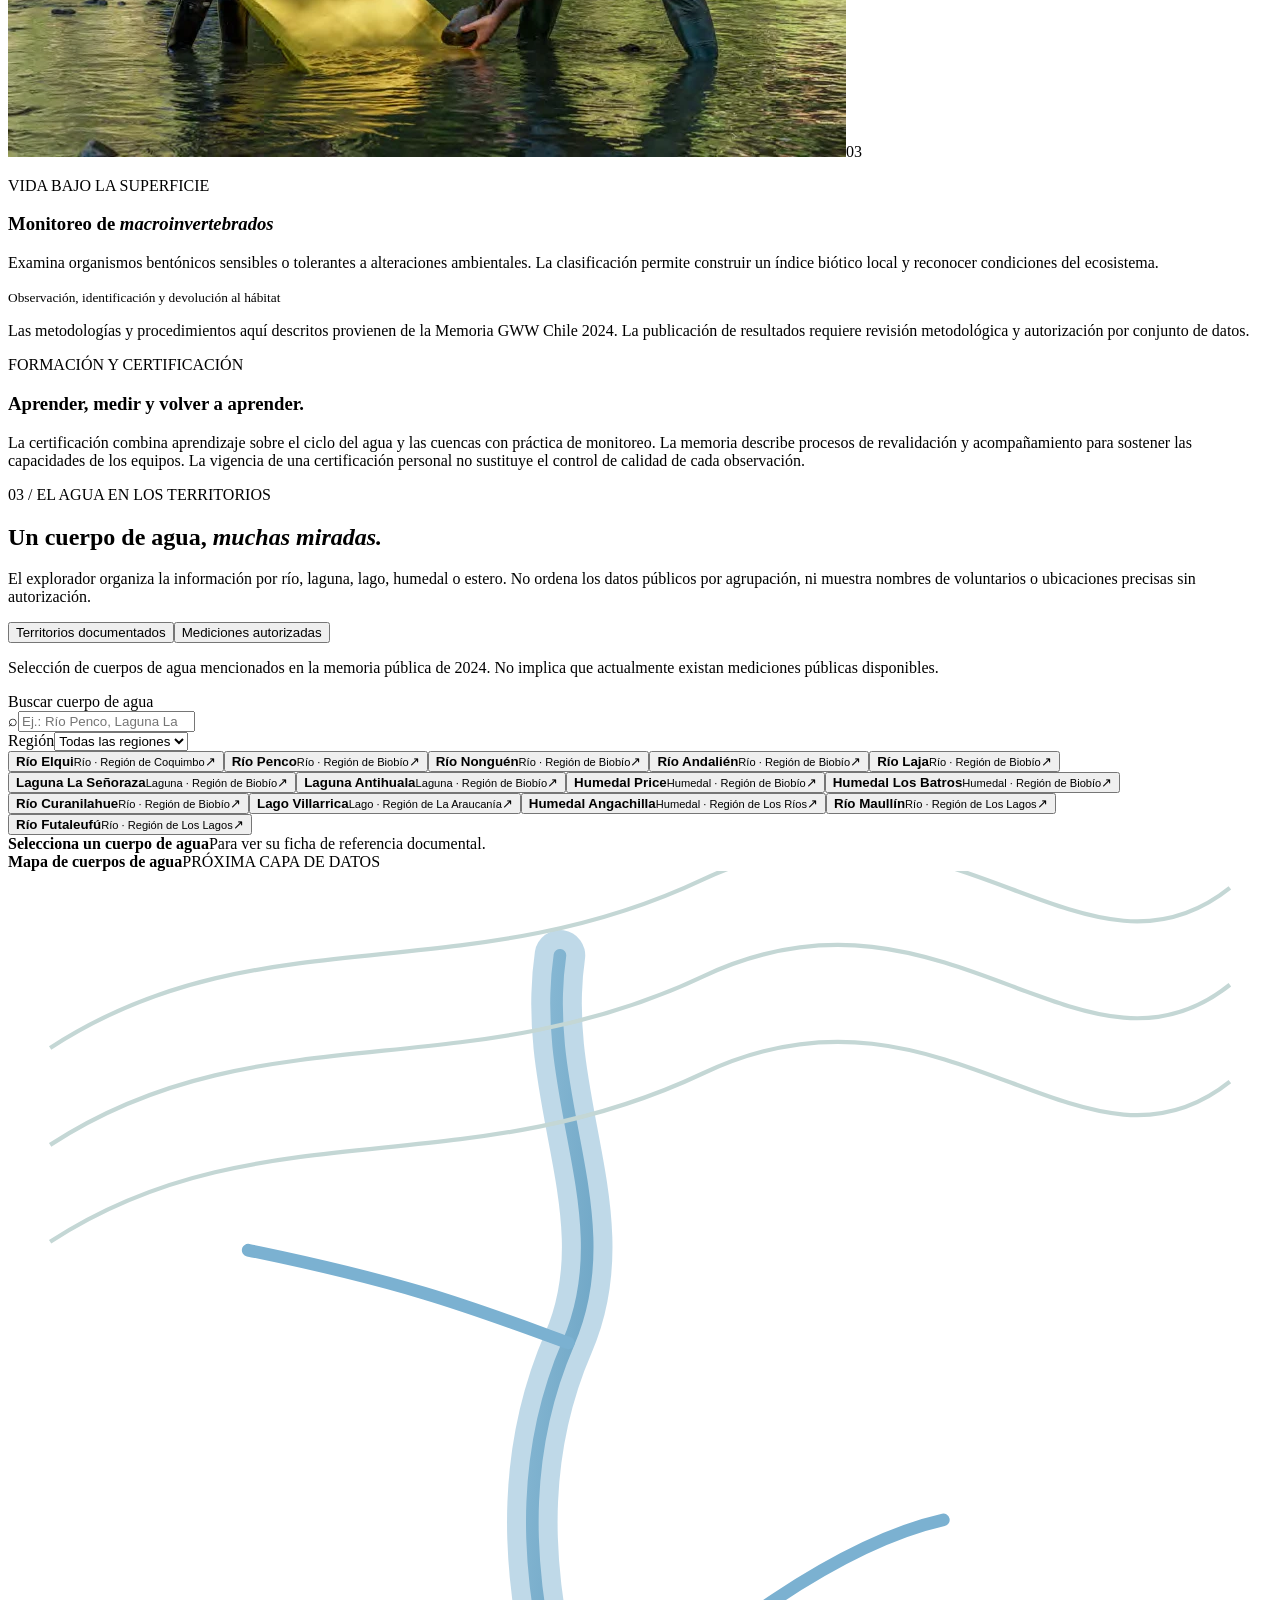
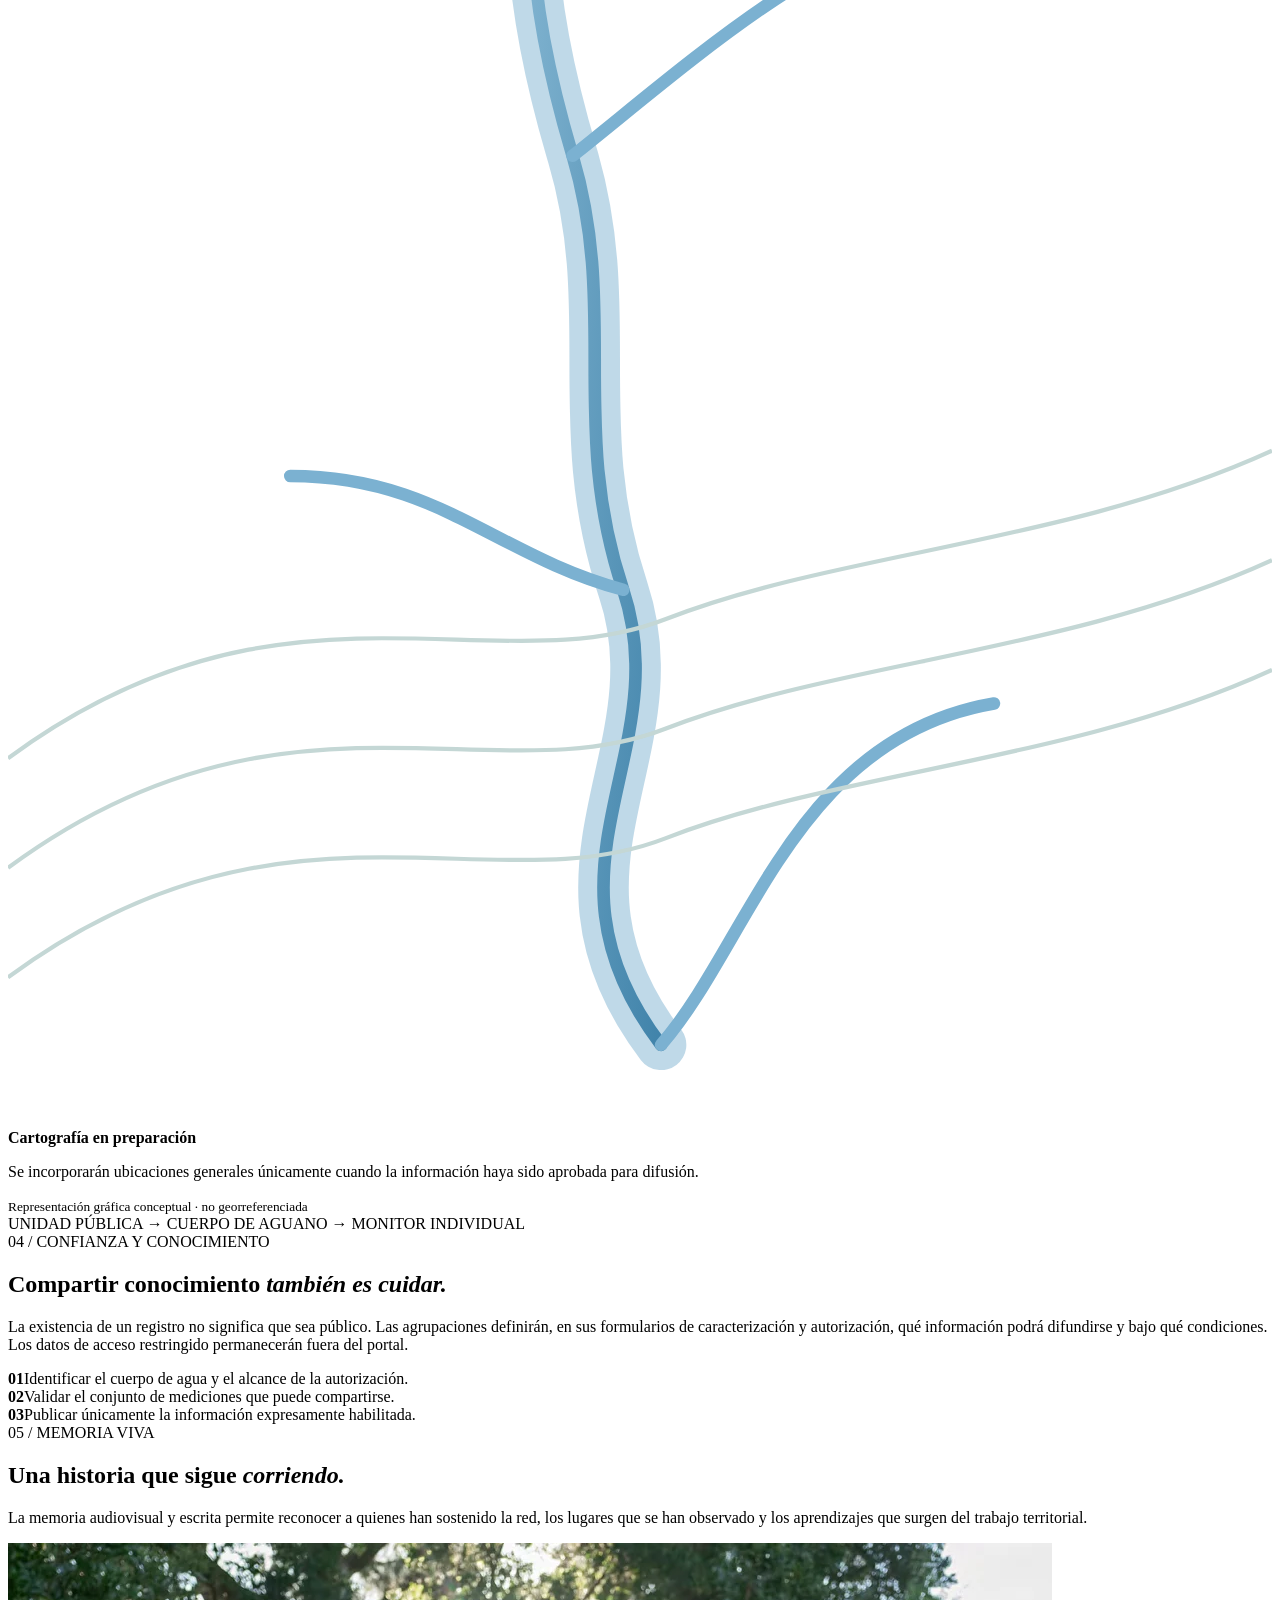
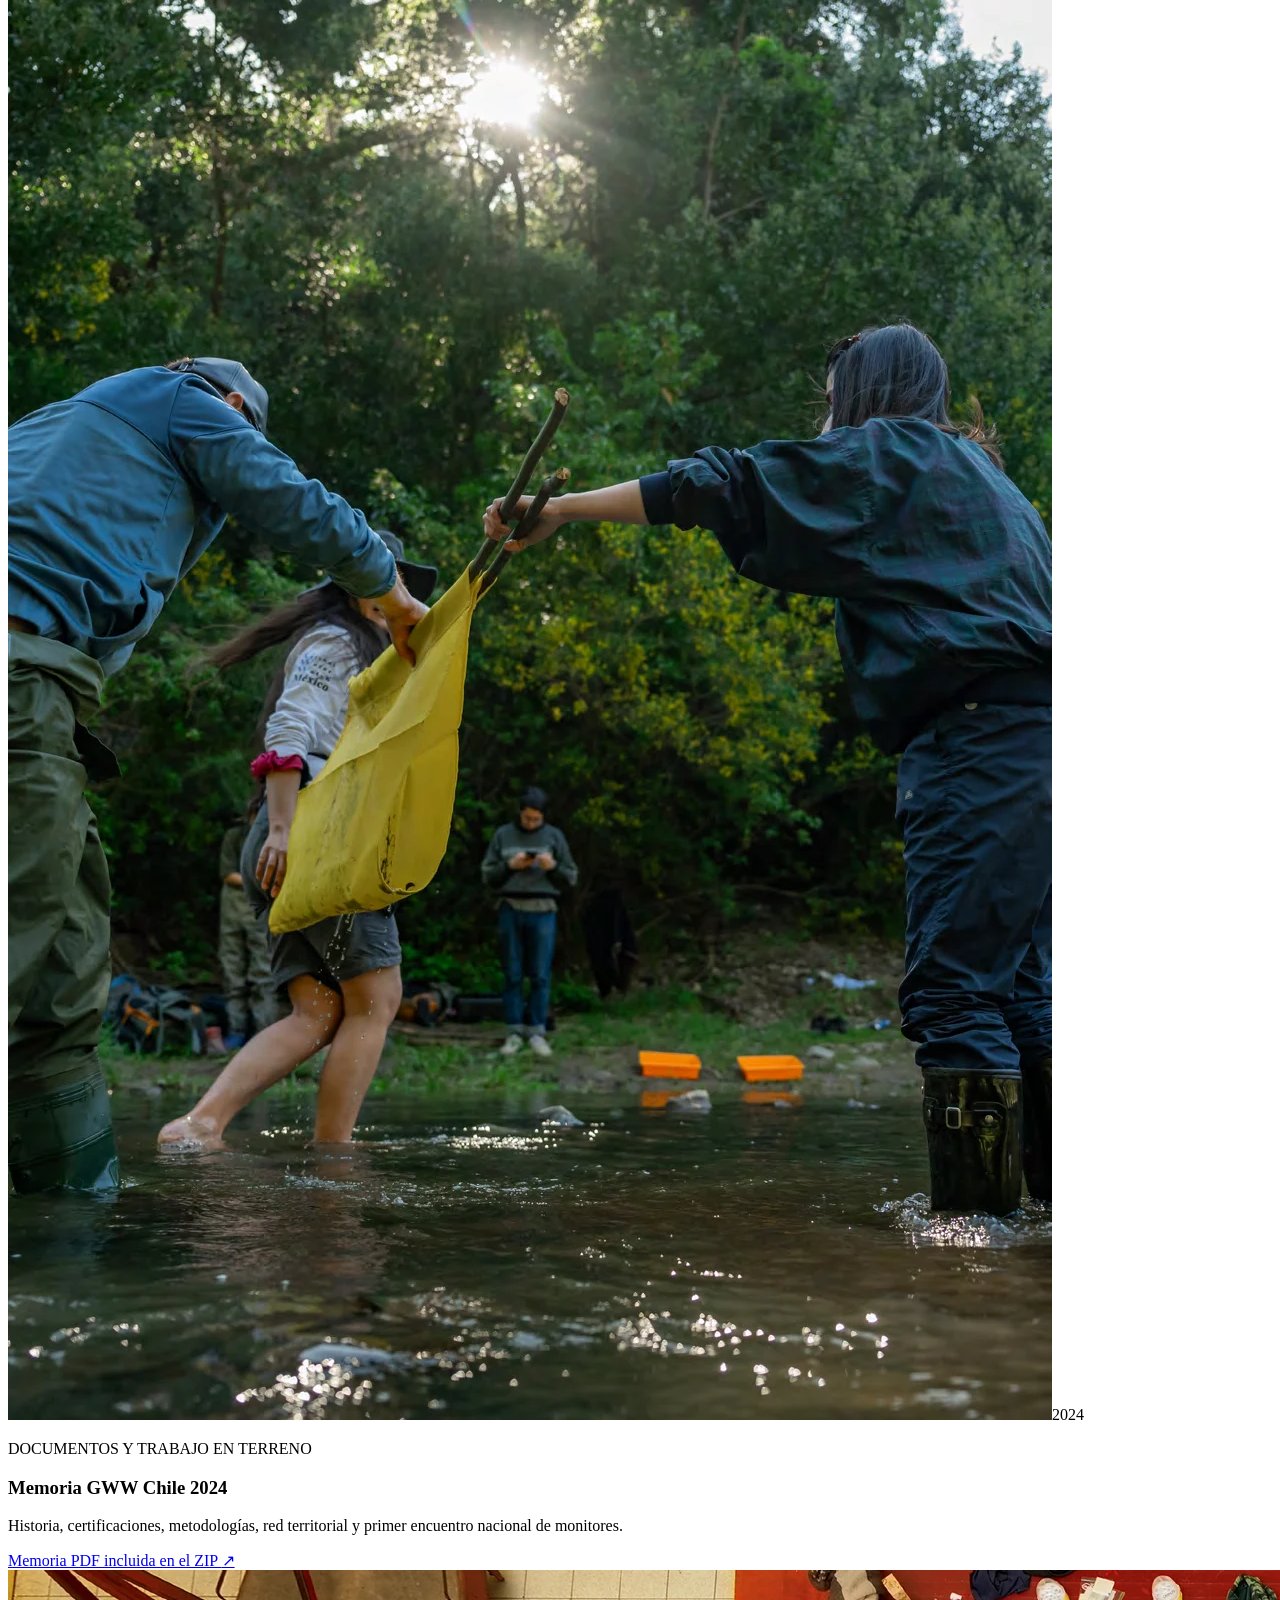
